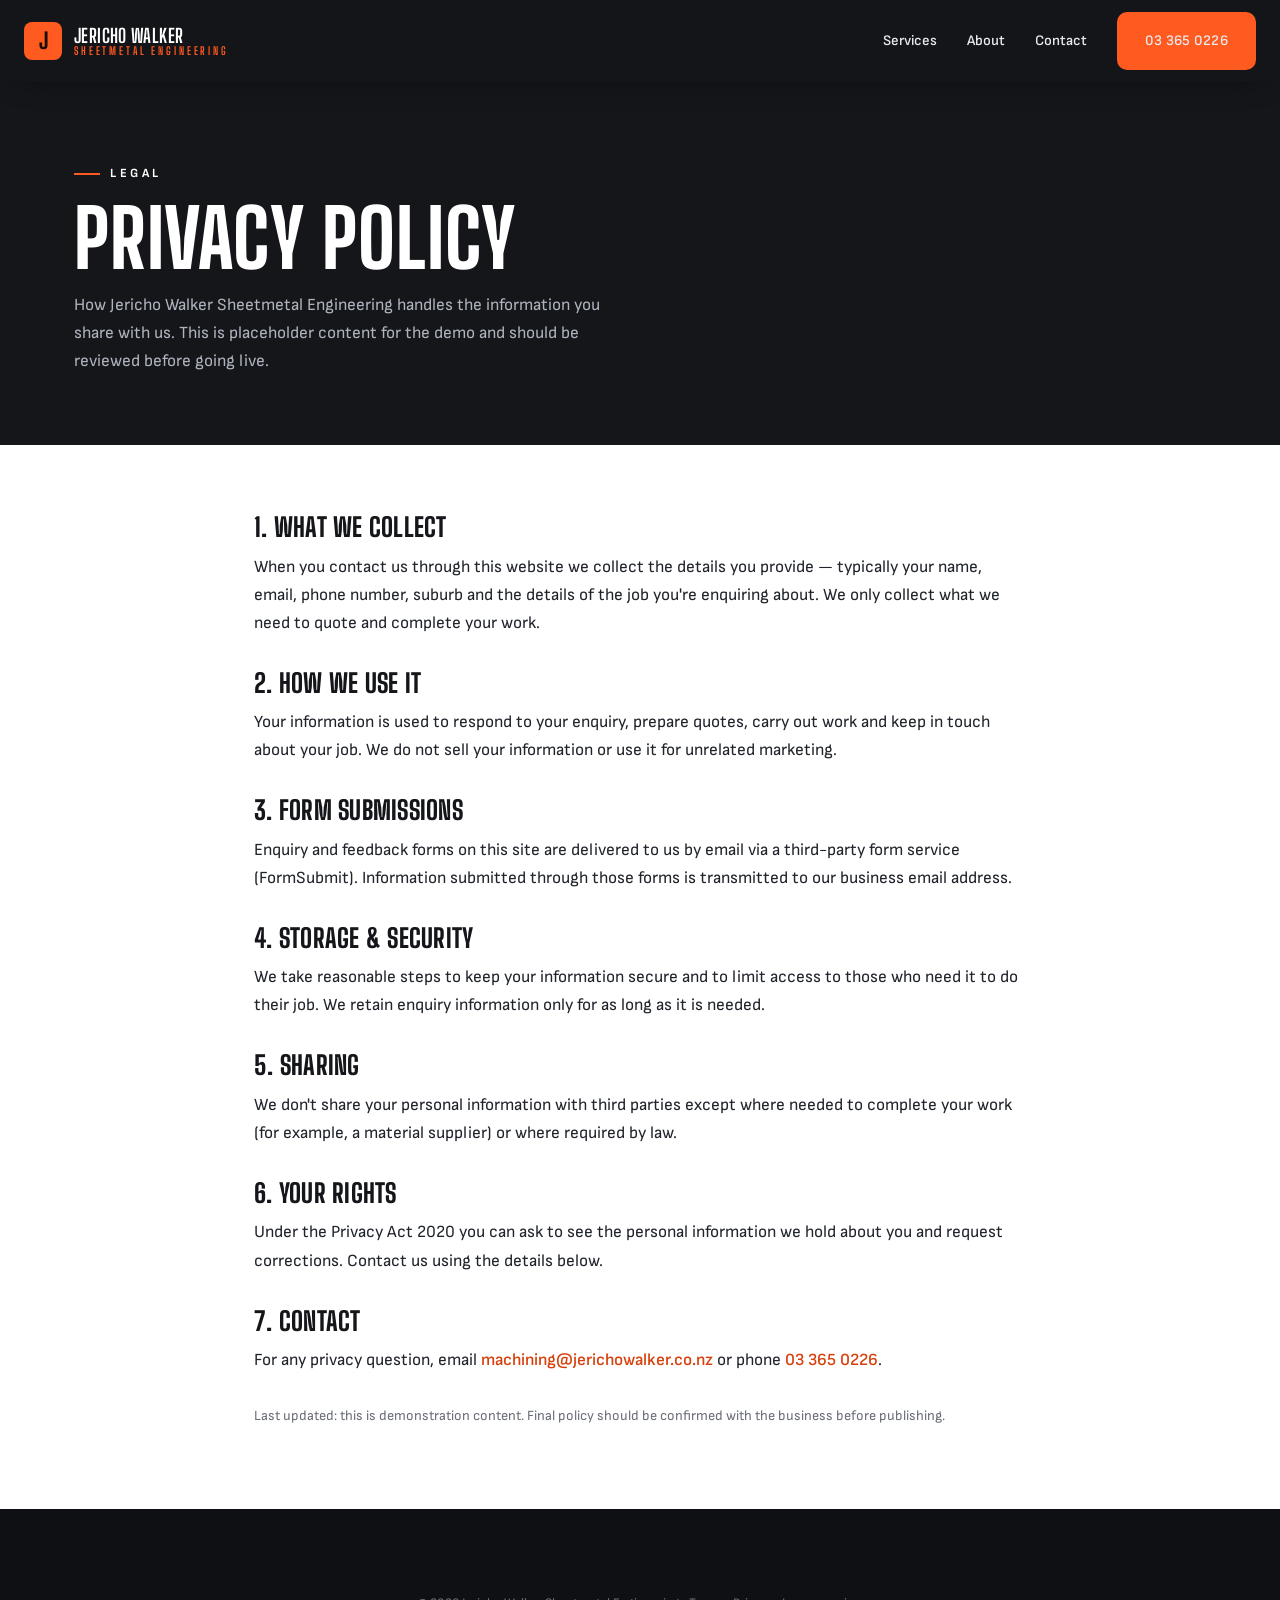
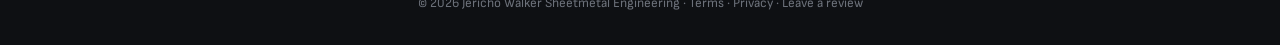
==== privacy.html @ a7d88480 "Initial build: Jericho Walker Sheetmetal Engineering" ====
<!DOCTYPE html>
<html lang="en-NZ">
<head>
<meta charset="UTF-8" />
<meta name="viewport" content="width=device-width, initial-scale=1.0" />
<title>Privacy Policy | Jericho Walker Sheetmetal Engineering</title>
<meta name="description" content="Privacy policy for Jericho Walker Sheetmetal Engineering, Christchurch." />
<link rel="icon" href="data:image/svg+xml,%3Csvg xmlns='http://www.w3.org/2000/svg' viewBox='0 0 64 64'%3E%3Crect width='64' height='64' rx='12' fill='%2314161a'/%3E%3Ctext x='32' y='46' font-family='Arial Black,Arial' font-size='40' font-weight='900' fill='%23ff5a1f' text-anchor='middle'%3EJ%3C/text%3E%3C/svg%3E" />
<link rel="preconnect" href="https://fonts.googleapis.com" />
<link rel="preconnect" href="https://fonts.gstatic.com" crossorigin />
<link href="https://fonts.googleapis.com/css2?family=Big+Shoulders+Display:wght@600;700;800;900&family=Sofia+Sans:wght@400;500;600;700&display=swap" rel="stylesheet" />
<link rel="stylesheet" href="styles.css" />
</head>
<body>

<header class="nav scrolled">
  <a class="nav__brand" href="index.html" aria-label="Home">
    <span class="nav__mark">J</span>
    <span class="nav__name">Jericho Walker<span>Sheetmetal Engineering</span></span>
  </a>
  <nav class="nav__links" aria-label="Primary">
    <a href="index.html#services">Services</a>
    <a href="index.html#about">About</a>
    <a href="index.html#contact">Contact</a>
    <a class="btn btn--primary nav__cta" href="tel:+6433650226">03 365 0226</a>
  </nav>
  <button class="nav__burger" aria-label="Open menu"><span></span><span></span><span></span></button>
</header>

<section class="subhero">
  <div class="wrap">
    <p class="eyebrow">Legal</p>
    <h1>Privacy Policy</h1>
    <p>How Jericho Walker Sheetmetal Engineering handles the information you share with us. This is placeholder content for the demo and should be reviewed before going live.</p>
  </div>
</section>

<section class="legal">
  <div class="wrap" style="max-width:820px;">
    <h2>1. What we collect</h2>
    <p>When you contact us through this website we collect the details you provide — typically your name, email, phone number, suburb and the details of the job you're enquiring about. We only collect what we need to quote and complete your work.</p>

    <h2>2. How we use it</h2>
    <p>Your information is used to respond to your enquiry, prepare quotes, carry out work and keep in touch about your job. We do not sell your information or use it for unrelated marketing.</p>

    <h2>3. Form submissions</h2>
    <p>Enquiry and feedback forms on this site are delivered to us by email via a third-party form service (FormSubmit). Information submitted through those forms is transmitted to our business email address.</p>

    <h2>4. Storage &amp; security</h2>
    <p>We take reasonable steps to keep your information secure and to limit access to those who need it to do their job. We retain enquiry information only for as long as it is needed.</p>

    <h2>5. Sharing</h2>
    <p>We don't share your personal information with third parties except where needed to complete your work (for example, a material supplier) or where required by law.</p>

    <h2>6. Your rights</h2>
    <p>Under the Privacy Act 2020 you can ask to see the personal information we hold about you and request corrections. Contact us using the details below.</p>

    <h2>7. Contact</h2>
    <p>For any privacy question, email <a href="mailto:machining@jerichowalker.co.nz" style="color:var(--accent-deep);font-weight:600;">machining@jerichowalker.co.nz</a> or phone <a href="tel:+6433650226" style="color:var(--accent-deep);font-weight:600;">03 365 0226</a>.</p>

    <p class="muted" style="margin-top:30px;">Last updated: this is demonstration content. Final policy should be confirmed with the business before publishing.</p>
  </div>
</section>

<footer class="footer">
  <div class="wrap">
    <div class="footer__bottom" style="border-top:0;justify-content:center;">
      <p>© <span id="year">2026</span> Jericho Walker Sheetmetal Engineering · <a href="terms.html">Terms</a> · <a href="privacy.html">Privacy</a> · <a href="review.html">Leave a review</a></p>
    </div>
  </div>
</footer>
<script>document.getElementById("year").textContent = new Date().getFullYear();</script>
</body>
</html>
---- styles.css ----
/* Jericho Walker Sheetmetal Engineering — Industrial archetype
   Fonts: Big Shoulders Display (display) + Sofia Sans (body)
   Accent: safety orange. Dark charcoal anchor. */

:root {
  --ink: #14161a;          /* dark anchor */
  --ink-2: #1c1f25;
  --steel: #2a2e36;
  --bone: #f3f1ec;         /* bone band */
  --paper: #ffffff;        /* light band */
  --line: #e3e0d8;
  --muted: #6b6f78;
  --text: #20242b;
  --accent: #ff5a1f;       /* hot safety orange */
  --accent-deep: #d8410d;
  --radius: 10px;
  --maxw: 1180px;
  --shadow: 0 18px 50px -22px rgba(20,22,26,.45);
}

* { box-sizing: border-box; margin: 0; padding: 0; }

html { scroll-behavior: smooth; }

body {
  font-family: "Sofia Sans", system-ui, sans-serif;
  color: var(--text);
  background: var(--paper);
  line-height: 1.65;
  font-size: 17px;
  -webkit-font-smoothing: antialiased;
  overflow-x: hidden;
}

h1, h2, h3, .display {
  font-family: "Big Shoulders Display", "Sofia Sans", sans-serif;
  font-weight: 800;
  line-height: 0.98;
  letter-spacing: 0.01em;
  text-transform: uppercase;
  color: var(--ink);
}

a { color: inherit; text-decoration: none; }
img { display: block; max-width: 100%; }

.wrap { width: 100%; max-width: var(--maxw); margin: 0 auto; padding: 0 24px; }

.eyebrow {
  font-family: "Sofia Sans", sans-serif;
  text-transform: uppercase;
  letter-spacing: 0.28em;
  font-size: 12.5px;
  font-weight: 700;
  color: var(--accent-deep);
  display: inline-flex;
  align-items: center;
  gap: 10px;
}
.eyebrow::before {
  content: "";
  width: 26px; height: 2px; background: var(--accent);
  display: inline-block;
}

.section { padding: 96px 0; }
.section--bone { background: var(--bone); }
.section--paper { background: var(--paper); }
.section--dark { background: var(--ink); color: #d7dae0; }
.section--dark h2 { color: #fff; }

.section-head { max-width: 720px; margin-bottom: 48px; }
.section-head h2 { font-size: clamp(34px, 5vw, 58px); margin: 14px 0 14px; }
.section-head p { color: var(--muted); font-size: 18px; }
.section--dark .section-head p { color: #aeb3bd; }

/* Buttons */
.btn {
  display: inline-flex; align-items: center; gap: 10px;
  font-family: "Sofia Sans", sans-serif;
  font-weight: 700; font-size: 15px;
  letter-spacing: 0.02em;
  padding: 15px 26px; border-radius: var(--radius);
  cursor: pointer; border: 2px solid transparent;
  transition: transform .18s ease, background .18s ease, color .18s ease, border-color .18s ease;
  text-transform: uppercase;
}
.btn--primary { background: var(--accent); color: #1a0d05; }
.btn--primary:hover { background: var(--accent-deep); color: #fff; transform: translateY(-2px); }
.btn--ghost { border-color: rgba(255,255,255,.45); color: #fff; }
.btn--ghost:hover { background: #fff; color: var(--ink); transform: translateY(-2px); }
.btn--dark { background: var(--ink); color: #fff; }
.btn--dark:hover { background: var(--accent); color: #1a0d05; transform: translateY(-2px); }

/* ===== NAV ===== */
.nav {
  position: fixed; top: 0; left: 0; right: 0; z-index: 60;
  display: flex; align-items: center; justify-content: space-between;
  padding: 16px 24px;
  transition: background .3s ease, padding .3s ease, box-shadow .3s ease;
}
.nav.scrolled {
  background: rgba(20,22,26,.94);
  backdrop-filter: blur(10px);
  padding: 12px 24px;
  box-shadow: 0 8px 30px -16px rgba(0,0,0,.6);
}
.nav__brand { display: flex; align-items: center; gap: 12px; color: #fff; }
.nav__mark {
  width: 38px; height: 38px; border-radius: 8px;
  background: var(--accent); color: #1a0d05;
  display: grid; place-items: center;
  font-family: "Big Shoulders Display", sans-serif;
  font-weight: 800; font-size: 22px;
}
.nav__name {
  font-family: "Big Shoulders Display", sans-serif;
  font-weight: 700; text-transform: uppercase;
  font-size: 19px; line-height: 1; color: #fff; letter-spacing: .02em;
}
.nav__name span { display: block; font-size: 11px; letter-spacing: .26em; color: var(--accent); font-weight: 700; }
.nav__links { display: flex; align-items: center; gap: 30px; }
.nav__links a { color: #e7e9ed; font-size: 14.5px; font-weight: 600; transition: color .15s; }
.nav__links a:hover { color: var(--accent); }
.nav__cta { display: inline-flex; }
.nav__burger { display: none; flex-direction: column; gap: 5px; background: none; border: 0; cursor: pointer; padding: 8px; }
.nav__burger span { width: 26px; height: 2px; background: #fff; display: block; transition: .25s; }

@media (max-width: 900px) {
  .nav__links {
    position: fixed; inset: 0 0 0 auto; width: min(78vw, 320px);
    background: var(--ink); flex-direction: column; align-items: flex-start;
    padding: 96px 32px; gap: 26px; transform: translateX(100%);
    transition: transform .3s ease; box-shadow: -20px 0 60px -20px rgba(0,0,0,.7);
  }
  .nav__links.open { transform: translateX(0); }
  .nav__burger { display: flex; z-index: 70; }
  .nav.scrolled { padding: 12px 24px; }
}

/* ===== HERO ===== */
.hero {
  position: relative; min-height: 100svh;
  display: flex; align-items: center;
  background: var(--ink);
  overflow: hidden;
}
.hero__slides { position: absolute; inset: 0; z-index: 0; }
.hero__slide {
  position: absolute; inset: 0;
  background-size: cover; background-position: center;
  opacity: 0; transition: opacity 1.6s ease;
  filter: saturate(0.85) contrast(1.05);
}
.hero__slide.active { opacity: 1; }
.hero__scrim {
  position: absolute; inset: 0; z-index: 1;
  background:
    linear-gradient(180deg, rgba(20,22,26,.55) 0%, rgba(20,22,26,.5) 40%, rgba(20,22,26,.82) 100%);
}
.hero__inner { position: relative; z-index: 2; padding-top: 110px; padding-bottom: 60px; }
.hero__eyebrow { color: #fff; }
.hero__eyebrow.eyebrow::before { background: var(--accent); }
.hero h1 {
  color: #fff;
  font-size: clamp(46px, 8.5vw, 104px);
  margin: 20px 0 22px;
  max-width: 16ch;
}
.hero h1 em { color: var(--accent); font-style: normal; }
.hero__lead { color: #d4d7dd; font-size: clamp(17px, 2.2vw, 21px); max-width: 56ch; margin-bottom: 34px; }
.hero__cta { display: flex; flex-wrap: wrap; gap: 14px; }
.hero__scrollcue {
  position: absolute; bottom: 24px; left: 50%; transform: translateX(-50%);
  z-index: 2; color: #aeb3bd; font-size: 12px; letter-spacing: .25em; text-transform: uppercase;
  display: flex; flex-direction: column; align-items: center; gap: 8px;
}
.hero__scrollcue::after { content: ""; width: 1px; height: 34px; background: linear-gradient(var(--accent), transparent); animation: cue 1.8s infinite; }
@keyframes cue { 0%,100%{opacity:.3;transform:scaleY(.6)} 50%{opacity:1;transform:scaleY(1)} }

/* ===== TRUST STRIP ===== */
.trust { background: var(--ink-2); color: #fff; }
.trust__grid { display: grid; grid-template-columns: repeat(3, 1fr); }
.trust__item { padding: 38px 30px; display: flex; gap: 18px; align-items: flex-start; border-right: 1px solid rgba(255,255,255,.08); }
.trust__item:last-child { border-right: 0; }
.trust__ico {
  flex: none; width: 46px; height: 46px; border-radius: 9px;
  background: rgba(255,90,31,.14); color: var(--accent);
  display: grid; place-items: center;
}
.trust__ico svg { width: 24px; height: 24px; }
.trust__item h3 { color: #fff; font-size: 21px; margin-bottom: 4px; letter-spacing: .02em; }
.trust__item p { color: #aeb3bd; font-size: 15px; line-height: 1.5; }
@media (max-width: 760px) {
  .trust__grid { grid-template-columns: 1fr; }
  .trust__item { border-right: 0; border-bottom: 1px solid rgba(255,255,255,.08); }
  .trust__item:last-child { border-bottom: 0; }
}

/* ===== SERVICES ===== */
.services__grid { display: grid; grid-template-columns: repeat(3, 1fr); gap: 22px; }
.svc {
  background: var(--paper); border: 1px solid var(--line);
  border-radius: var(--radius); padding: 32px 28px;
  transition: transform .2s ease, box-shadow .2s ease, border-color .2s ease;
  position: relative; overflow: hidden;
}
.svc::before {
  content: ""; position: absolute; left: 0; top: 0; height: 3px; width: 0;
  background: var(--accent); transition: width .3s ease;
}
.svc:hover { transform: translateY(-5px); box-shadow: var(--shadow); border-color: #d6d2c8; }
.svc:hover::before { width: 100%; }
.svc__ico {
  width: 52px; height: 52px; border-radius: 10px;
  background: var(--ink); color: var(--accent);
  display: grid; place-items: center; margin-bottom: 20px;
}
.svc__ico svg { width: 26px; height: 26px; }
.svc h3 { font-size: 24px; margin-bottom: 10px; }
.svc p { color: var(--muted); font-size: 15.5px; }
@media (max-width: 900px) { .services__grid { grid-template-columns: repeat(2, 1fr); } }
@media (max-width: 600px) { .services__grid { grid-template-columns: 1fr; } }

/* ===== ABOUT ===== */
.about__grid { display: grid; grid-template-columns: 1fr 1fr; gap: 56px; align-items: center; }
.about__media { position: relative; }
.about__media img {
  width: 100%; aspect-ratio: 4/3; object-fit: cover;
  border-radius: var(--radius); filter: saturate(0.85) contrast(1.05);
}
.about__tag {
  position: absolute; left: -10px; bottom: -10px;
  background: var(--accent); color: #1a0d05;
  font-family: "Big Shoulders Display", sans-serif; font-weight: 800;
  text-transform: uppercase; padding: 14px 22px; border-radius: 8px;
  font-size: 18px; line-height: 1; letter-spacing: .02em; box-shadow: var(--shadow);
}
.about h2 { font-size: clamp(32px, 4.6vw, 52px); margin: 14px 0 18px; }
.about p { color: var(--text); margin-bottom: 16px; }
.about__list { list-style: none; margin-top: 24px; display: grid; gap: 14px; }
.about__list li { display: flex; gap: 12px; align-items: flex-start; font-weight: 600; }
.about__list svg { flex: none; width: 22px; height: 22px; color: var(--accent); margin-top: 2px; }
@media (max-width: 860px) { .about__grid { grid-template-columns: 1fr; gap: 40px; } .about__media { order: -1; } }

/* ===== CREW ===== */
.crew__grid { display: grid; grid-template-columns: repeat(4, 1fr); gap: 20px; }
.crew__card {
  background: var(--ink-2); border: 1px solid rgba(255,255,255,.08);
  border-radius: var(--radius); padding: 30px 24px; text-align: left;
  transition: transform .2s, border-color .2s;
}
.crew__card:hover { transform: translateY(-4px); border-color: var(--accent); }
.crew__avatar {
  width: 64px; height: 64px; border-radius: 50%;
  background: var(--ink); border: 2px solid var(--accent);
  display: grid; place-items: center; margin-bottom: 18px;
  font-family: "Big Shoulders Display", sans-serif; font-weight: 800;
  font-size: 24px; color: var(--accent);
}
.crew__card h3 { color: #fff; font-size: 22px; margin-bottom: 6px; }
.crew__card .role-name { color: var(--accent); font-size: 13px; font-weight: 700; text-transform: uppercase; letter-spacing: .12em; margin-bottom: 10px; }
.crew__card p { color: #aeb3bd; font-size: 14.5px; }
@media (max-width: 900px) { .crew__grid { grid-template-columns: repeat(2,1fr); } }
@media (max-width: 520px) { .crew__grid { grid-template-columns: 1fr; } }

/* ===== REVIEWS ===== */
.reviews__grid { display: grid; grid-template-columns: repeat(3,1fr); gap: 22px; }
.review {
  background: var(--paper); border: 1px solid var(--line);
  border-radius: var(--radius); padding: 30px 28px;
}
.review__stars { color: var(--accent); letter-spacing: 2px; margin-bottom: 14px; font-size: 18px; }
.review p { font-size: 16.5px; margin-bottom: 18px; color: var(--text); }
.review__who { display: flex; align-items: center; gap: 12px; }
.review__ini {
  width: 42px; height: 42px; border-radius: 50%; background: var(--ink); color: var(--accent);
  display: grid; place-items: center; font-weight: 800; font-family: "Big Shoulders Display", sans-serif; font-size: 17px;
}
.review__who strong { display: block; font-size: 15px; }
.review__who span { font-size: 13px; color: var(--muted); }
.badge {
  display: inline-block; background: rgba(255,90,31,.12); color: var(--accent-deep);
  font-size: 12px; font-weight: 700; text-transform: uppercase; letter-spacing: .12em;
  padding: 6px 12px; border-radius: 100px; margin-bottom: 16px;
}
@media (max-width: 900px) { .reviews__grid { grid-template-columns: 1fr; } }

/* ===== REVIEW FUNNEL BANNER ===== */
.funnel { background: var(--ink); text-align: center; }
.funnel__inner { display: flex; flex-direction: column; align-items: center; gap: 18px; }
.funnel h2 { color: #fff; font-size: clamp(30px, 5vw, 52px); }
.funnel__stars { color: var(--accent); font-size: 30px; letter-spacing: 6px; }
.funnel p { color: #aeb3bd; max-width: 50ch; }

/* ===== CONTACT ===== */
.contact__grid { display: grid; grid-template-columns: 0.9fr 1.1fr; gap: 56px; }
.contact__info h2 { color: #fff; font-size: clamp(32px, 4.6vw, 50px); margin: 14px 0 18px; }
.contact__info > p { color: #aeb3bd; margin-bottom: 30px; max-width: 42ch; }
.contact__row { display: flex; gap: 16px; align-items: flex-start; margin-bottom: 22px; }
.contact__row .ico { flex: none; width: 44px; height: 44px; border-radius: 9px; background: rgba(255,90,31,.14); color: var(--accent); display: grid; place-items: center; }
.contact__row .ico svg { width: 22px; height: 22px; }
.contact__row span { display: block; font-size: 12.5px; text-transform: uppercase; letter-spacing: .16em; color: #80858f; }
.contact__row a, .contact__row p { color: #fff; font-size: 18px; font-weight: 600; }
.form { background: var(--paper); border-radius: var(--radius); padding: 34px; box-shadow: var(--shadow); }
.form .field { margin-bottom: 18px; }
.form label { display: block; font-size: 13px; font-weight: 700; text-transform: uppercase; letter-spacing: .1em; color: var(--ink); margin-bottom: 7px; }
.form input, .form select, .form textarea {
  width: 100%; padding: 13px 15px; border: 1.5px solid var(--line); border-radius: 8px;
  font-family: inherit; font-size: 15.5px; color: var(--text); background: #fafafa;
  transition: border-color .15s, background .15s;
}
.form input:focus, .form select:focus, .form textarea:focus { outline: none; border-color: var(--accent); background: #fff; }
.form textarea { resize: vertical; min-height: 120px; }
.form .row2 { display: grid; grid-template-columns: 1fr 1fr; gap: 16px; }
.form .btn { width: 100%; justify-content: center; margin-top: 6px; }
@media (max-width: 860px) { .contact__grid { grid-template-columns: 1fr; gap: 36px; } .form .row2 { grid-template-columns: 1fr; } }

/* ===== FOOTER ===== */
.footer { background: #0e1013; color: #9aa0aa; padding: 60px 0 30px; }
.footer__top { display: flex; justify-content: space-between; gap: 40px; flex-wrap: wrap; padding-bottom: 36px; border-bottom: 1px solid rgba(255,255,255,.08); }
.footer__brand .nav__name { font-size: 24px; }
.footer__brand p { margin-top: 12px; max-width: 36ch; font-size: 14.5px; }
.footer__cols { display: flex; gap: 60px; flex-wrap: wrap; }
.footer__col h4 { color: #fff; font-family: "Sofia Sans"; font-size: 13px; text-transform: uppercase; letter-spacing: .16em; margin-bottom: 14px; }
.footer__col a, .footer__col p { display: block; color: #9aa0aa; font-size: 14.5px; margin-bottom: 9px; transition: color .15s; }
.footer__col a:hover { color: var(--accent); }
.footer__bottom { padding-top: 24px; display: flex; justify-content: space-between; gap: 16px; flex-wrap: wrap; font-size: 13px; color: #6b7079; }
.footer__bottom a:hover { color: var(--accent); }

/* ===== INTRO OVERLAY ===== */
.intro {
  position: fixed; inset: 0; z-index: 999; background: var(--ink);
  display: grid; place-items: center;
  transition: opacity .6s ease, visibility .6s ease;
}
.intro.hide { opacity: 0; visibility: hidden; }
.intro__logo {
  font-family: "Big Shoulders Display", sans-serif; font-weight: 800;
  text-transform: uppercase; color: #fff; font-size: clamp(28px, 6vw, 52px);
  letter-spacing: .04em; display: flex; align-items: center; gap: 14px;
}
.intro__logo .bar { width: 0; height: 4px; background: var(--accent); animation: introbar 1.1s ease forwards; }
@keyframes introbar { to { width: 90px; } }
.intro__logo span { opacity: 0; animation: introfade .6s ease .25s forwards; }
@keyframes introfade { to { opacity: 1; } }

/* Reveal on scroll */
.reveal { opacity: 0; transform: translateY(26px); transition: opacity .7s ease, transform .7s ease; }
.reveal.in { opacity: 1; transform: none; }

/* ===== SUB-PAGE (terms/privacy/review/private) ===== */
.subhero { background: var(--ink); color: #fff; padding: 150px 0 70px; }
.subhero .eyebrow { color: #fff; }
.subhero h1 { color: #fff; font-size: clamp(40px, 7vw, 80px); margin-top: 14px; }
.subhero p { color: #aeb3bd; margin-top: 14px; max-width: 56ch; }
.legal { padding: 70px 0; }
.legal h2 { font-size: 26px; margin: 34px 0 12px; }
.legal h2:first-child { margin-top: 0; }
.legal p, .legal li { color: var(--text); margin-bottom: 12px; }
.legal ul { padding-left: 22px; }
.legal .muted { color: var(--muted); font-size: 14px; }

/* Review stars page */
.rating-pick { max-width: 640px; margin: 0 auto; text-align: center; }
.stars-row { display: flex; justify-content: center; gap: 10px; margin: 36px 0 10px; }
.star-btn {
  font-size: 52px; background: none; border: 0; cursor: pointer; color: #d8d4ca;
  transition: transform .15s, color .15s; line-height: 1;
}
.star-btn:hover, .star-btn.lit { color: var(--accent); transform: scale(1.12); }
.rating-hint { color: var(--muted); font-size: 14px; }

@media (prefers-reduced-motion: reduce) {
  .reveal { opacity: 1; transform: none; transition: none; }
  .hero__slide { transition: none; }
  .intro__logo .bar, .intro__logo span { animation: none; }
  .intro__logo .bar { width: 90px; } .intro__logo span { opacity: 1; }
  .hero__scrollcue::after { animation: none; }
}
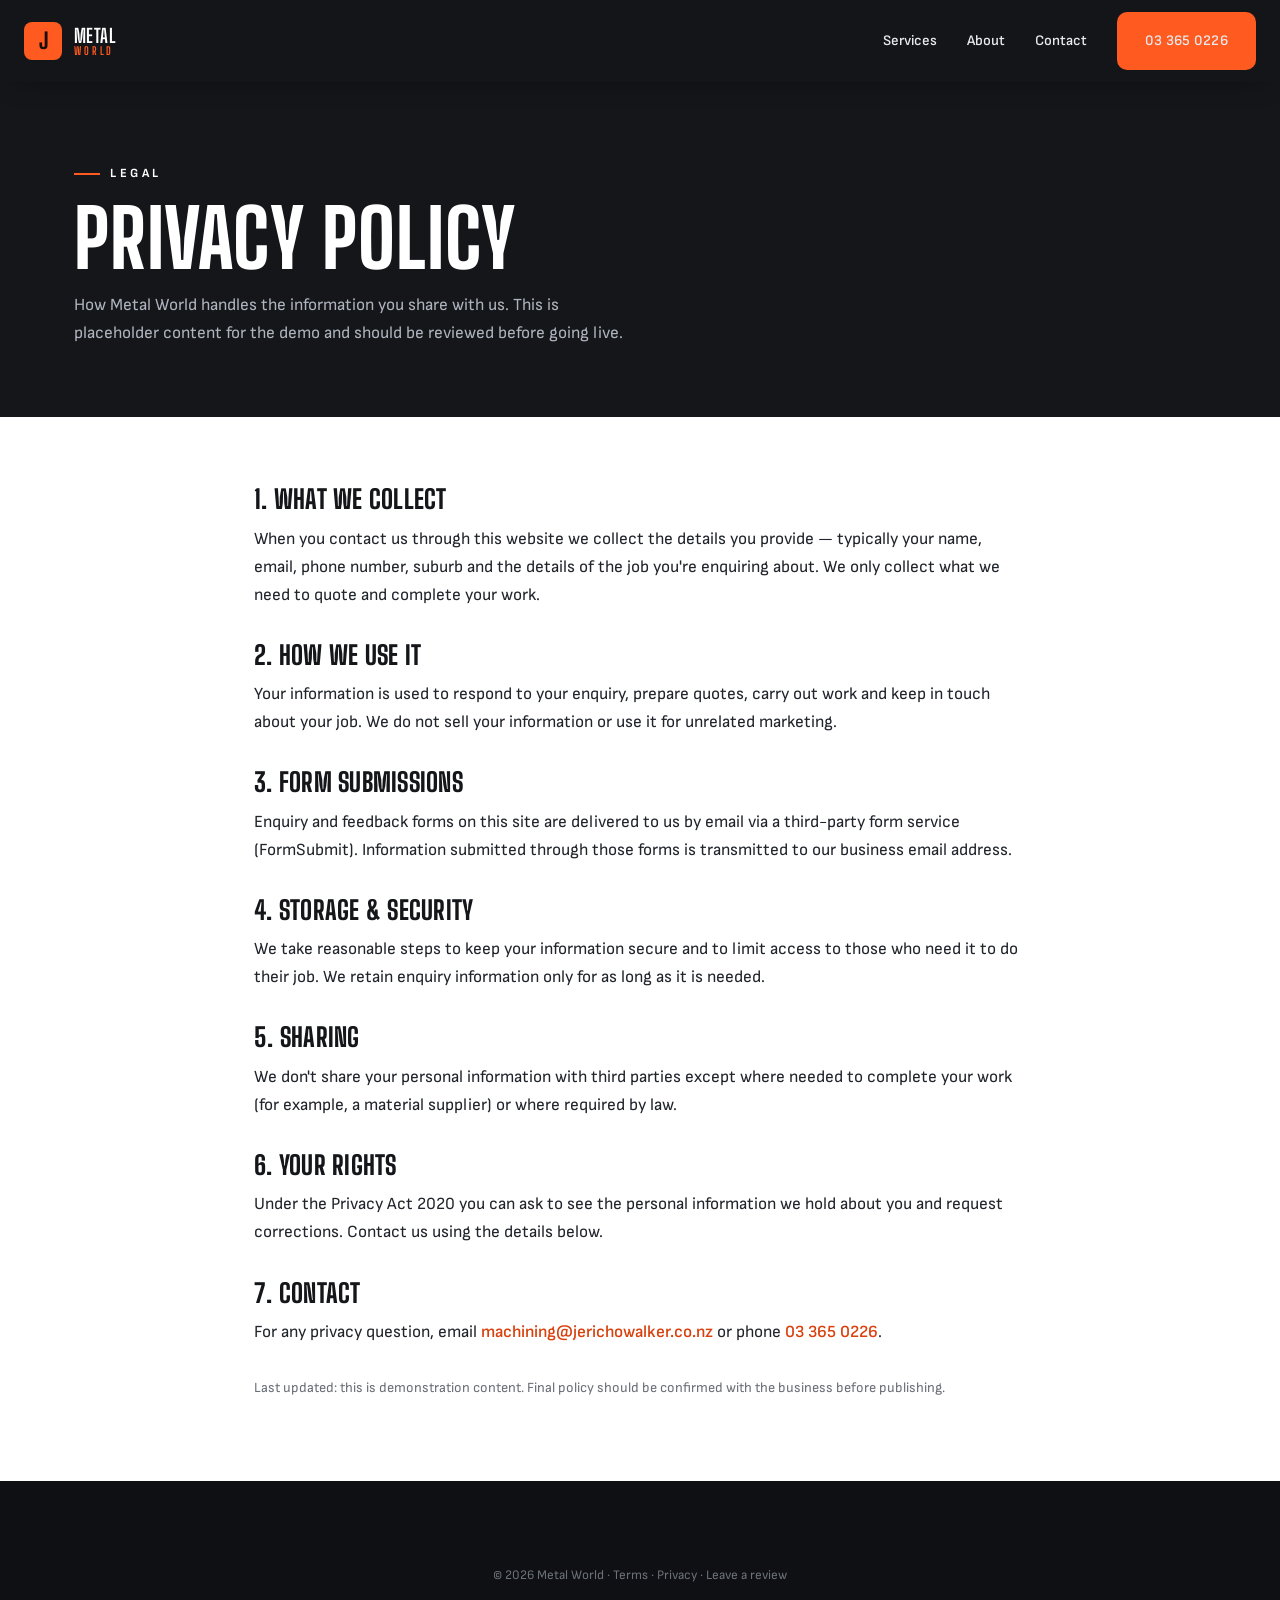
==== commit 6691f5f5: "Rebrand to Metal World: privacy.html" ====
--- a/privacy.html
+++ b/privacy.html
@@ -3,8 +3,8 @@
 <head>
 <meta charset="UTF-8" />
 <meta name="viewport" content="width=device-width, initial-scale=1.0" />
-<title>Privacy Policy | Jericho Walker Sheetmetal Engineering</title>
-<meta name="description" content="Privacy policy for Jericho Walker Sheetmetal Engineering, Christchurch." />
+<title>Privacy Policy | Metal World</title>
+<meta name="description" content="Privacy policy for Metal World, Christchurch." />
 <link rel="icon" href="data:image/svg+xml,%3Csvg xmlns='http://www.w3.org/2000/svg' viewBox='0 0 64 64'%3E%3Crect width='64' height='64' rx='12' fill='%2314161a'/%3E%3Ctext x='32' y='46' font-family='Arial Black,Arial' font-size='40' font-weight='900' fill='%23ff5a1f' text-anchor='middle'%3EJ%3C/text%3E%3C/svg%3E" />
 <link rel="preconnect" href="https://fonts.googleapis.com" />
 <link rel="preconnect" href="https://fonts.gstatic.com" crossorigin />
@@ -16,7 +16,7 @@
 <header class="nav scrolled">
   <a class="nav__brand" href="index.html" aria-label="Home">
     <span class="nav__mark">J</span>
-    <span class="nav__name">Jericho Walker<span>Sheetmetal Engineering</span></span>
+    <span class="nav__name">Metal<span>World</span></span>
   </a>
   <nav class="nav__links" aria-label="Primary">
     <a href="index.html#services">Services</a>
@@ -31,7 +31,7 @@
   <div class="wrap">
     <p class="eyebrow">Legal</p>
     <h1>Privacy Policy</h1>
-    <p>How Jericho Walker Sheetmetal Engineering handles the information you share with us. This is placeholder content for the demo and should be reviewed before going live.</p>
+    <p>How Metal World handles the information you share with us. This is placeholder content for the demo and should be reviewed before going live.</p>
   </div>
 </section>
 
@@ -65,7 +65,7 @@
 <footer class="footer">
   <div class="wrap">
     <div class="footer__bottom" style="border-top:0;justify-content:center;">
-      <p>© <span id="year">2026</span> Jericho Walker Sheetmetal Engineering · <a href="terms.html">Terms</a> · <a href="privacy.html">Privacy</a> · <a href="review.html">Leave a review</a></p>
+      <p>© <span id="year">2026</span> Metal World · <a href="terms.html">Terms</a> · <a href="privacy.html">Privacy</a> · <a href="review.html">Leave a review</a></p>
     </div>
   </div>
 </footer>
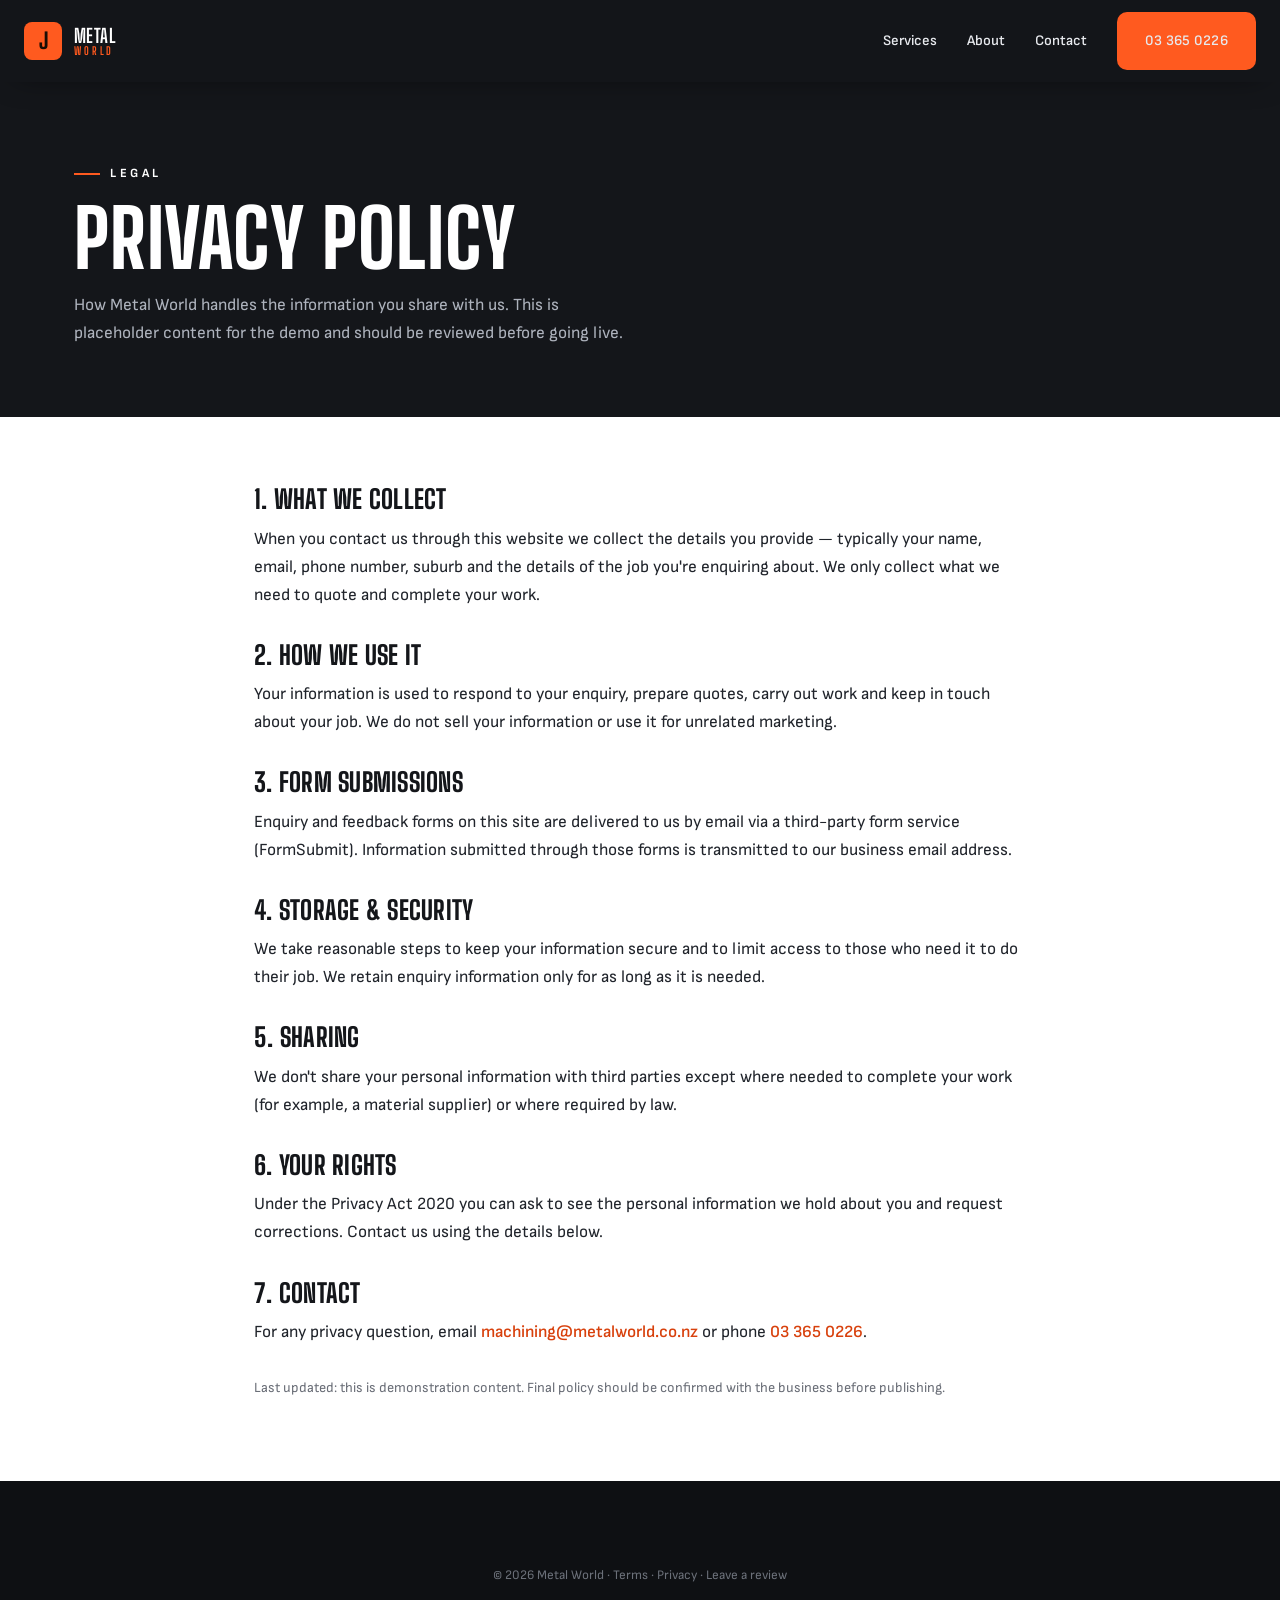
==== commit 389053e5: "Update contact email to metalworld.co.nz (remove last jericho trace): privacy.html" ====
--- a/privacy.html
+++ b/privacy.html
@@ -56,7 +56,7 @@
     <p>Under the Privacy Act 2020 you can ask to see the personal information we hold about you and request corrections. Contact us using the details below.</p>
 
     <h2>7. Contact</h2>
-    <p>For any privacy question, email <a href="mailto:machining@jerichowalker.co.nz" style="color:var(--accent-deep);font-weight:600;">machining@jerichowalker.co.nz</a> or phone <a href="tel:+6433650226" style="color:var(--accent-deep);font-weight:600;">03 365 0226</a>.</p>
+    <p>For any privacy question, email <a href="mailto:machining@metalworld.co.nz" style="color:var(--accent-deep);font-weight:600;">machining@metalworld.co.nz</a> or phone <a href="tel:+6433650226" style="color:var(--accent-deep);font-weight:600;">03 365 0226</a>.</p>
 
     <p class="muted" style="margin-top:30px;">Last updated: this is demonstration content. Final policy should be confirmed with the business before publishing.</p>
   </div>
--- a/styles.css
+++ b/styles.css
@@ -1,4 +1,4 @@
-/* Jericho Walker Sheetmetal Engineering — Industrial archetype
+/* Metal World — Industrial archetype
    Fonts: Big Shoulders Display (display) + Sofia Sans (body)
    Accent: safety orange. Dark charcoal anchor. */
 
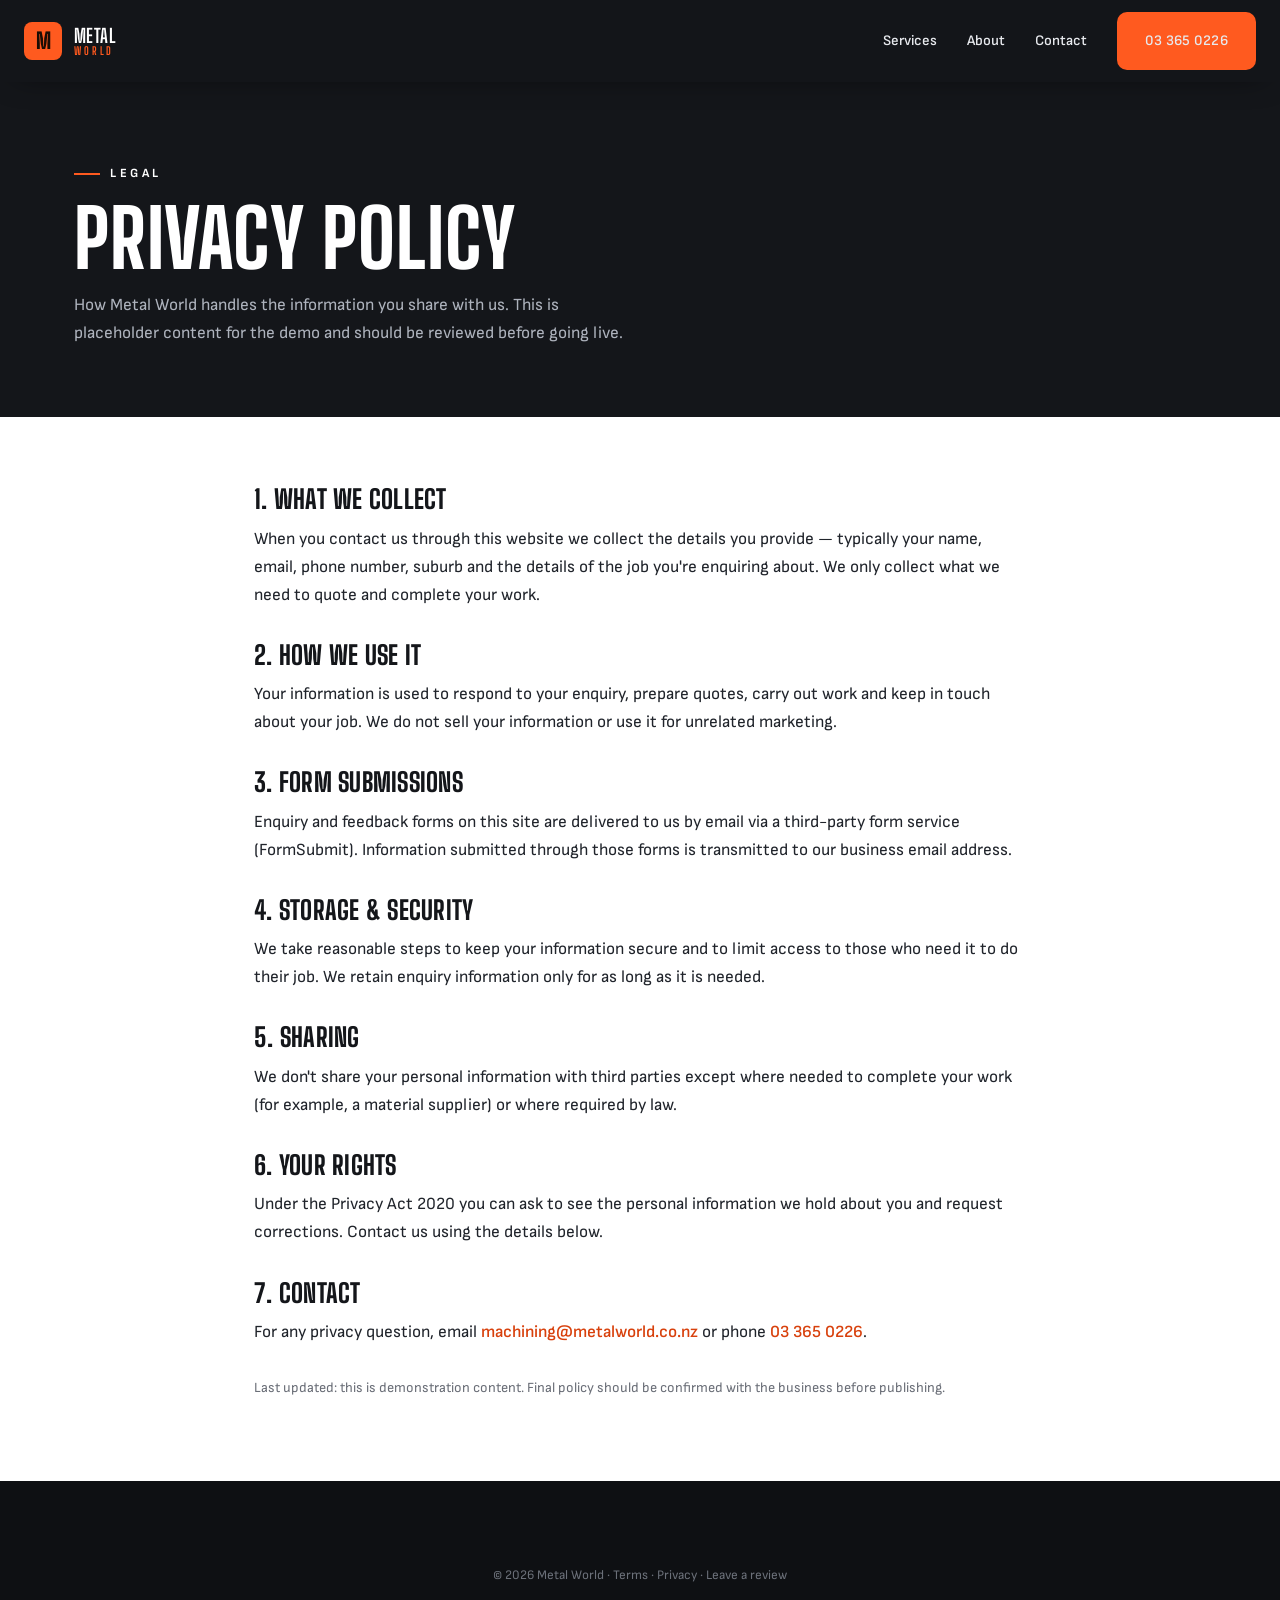
==== commit 2c1a2811: "Logo mark J -> M (Metal World): privacy.html" ====
--- a/privacy.html
+++ b/privacy.html
@@ -15,7 +15,7 @@
 
 <header class="nav scrolled">
   <a class="nav__brand" href="index.html" aria-label="Home">
-    <span class="nav__mark">J</span>
+    <span class="nav__mark">M</span>
     <span class="nav__name">Metal<span>World</span></span>
   </a>
   <nav class="nav__links" aria-label="Primary">
